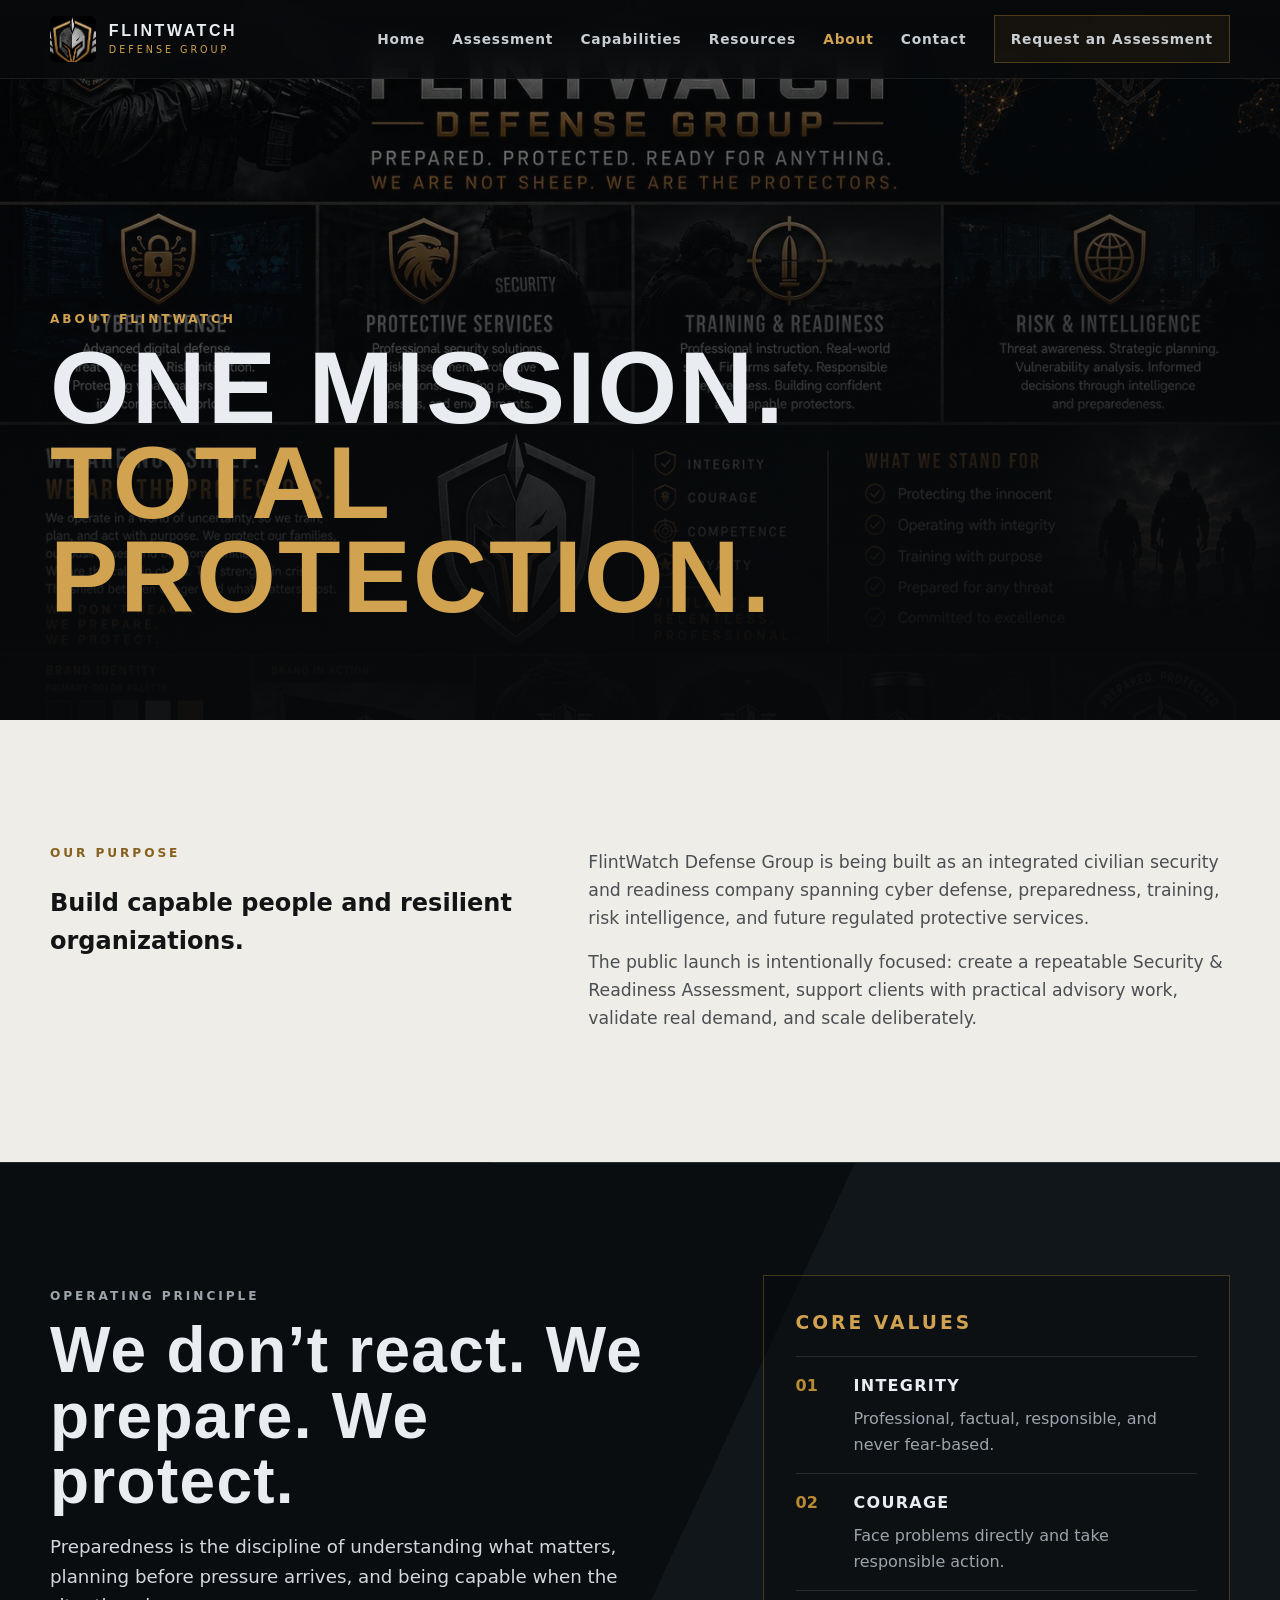
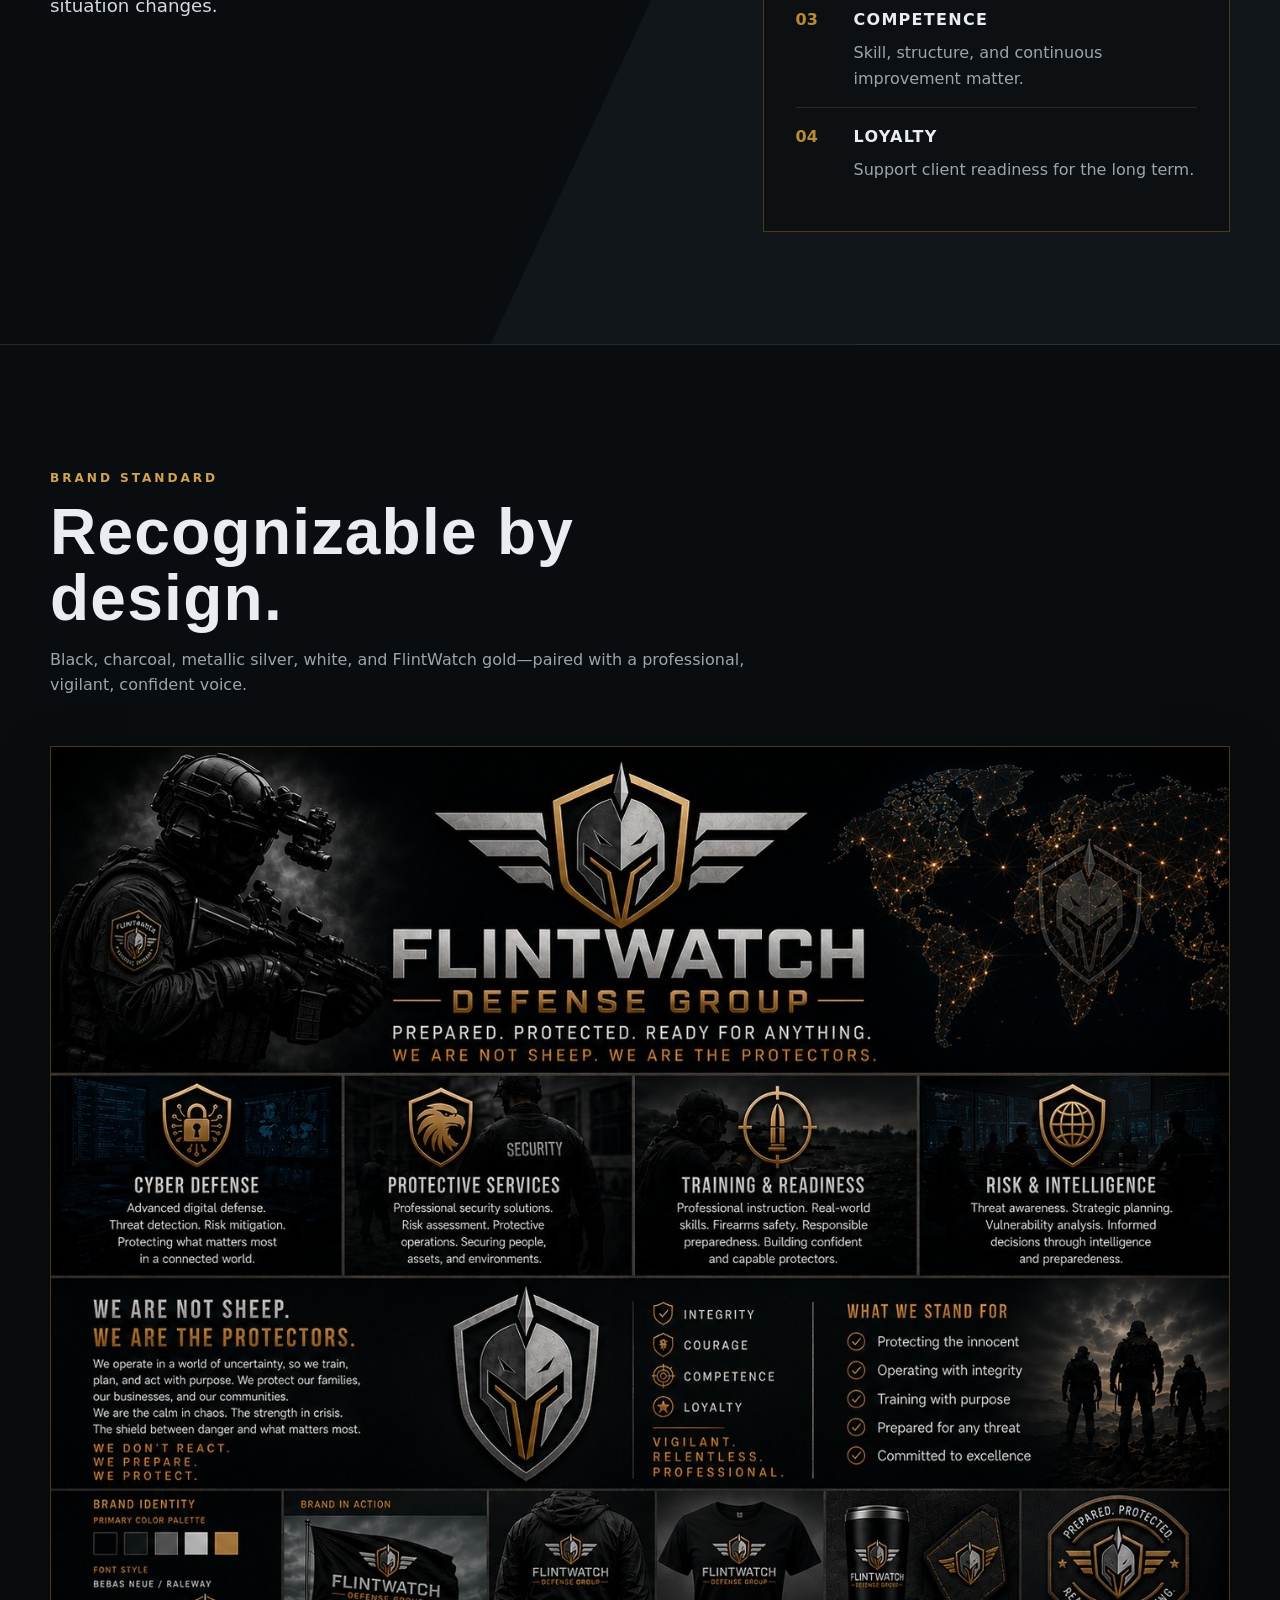
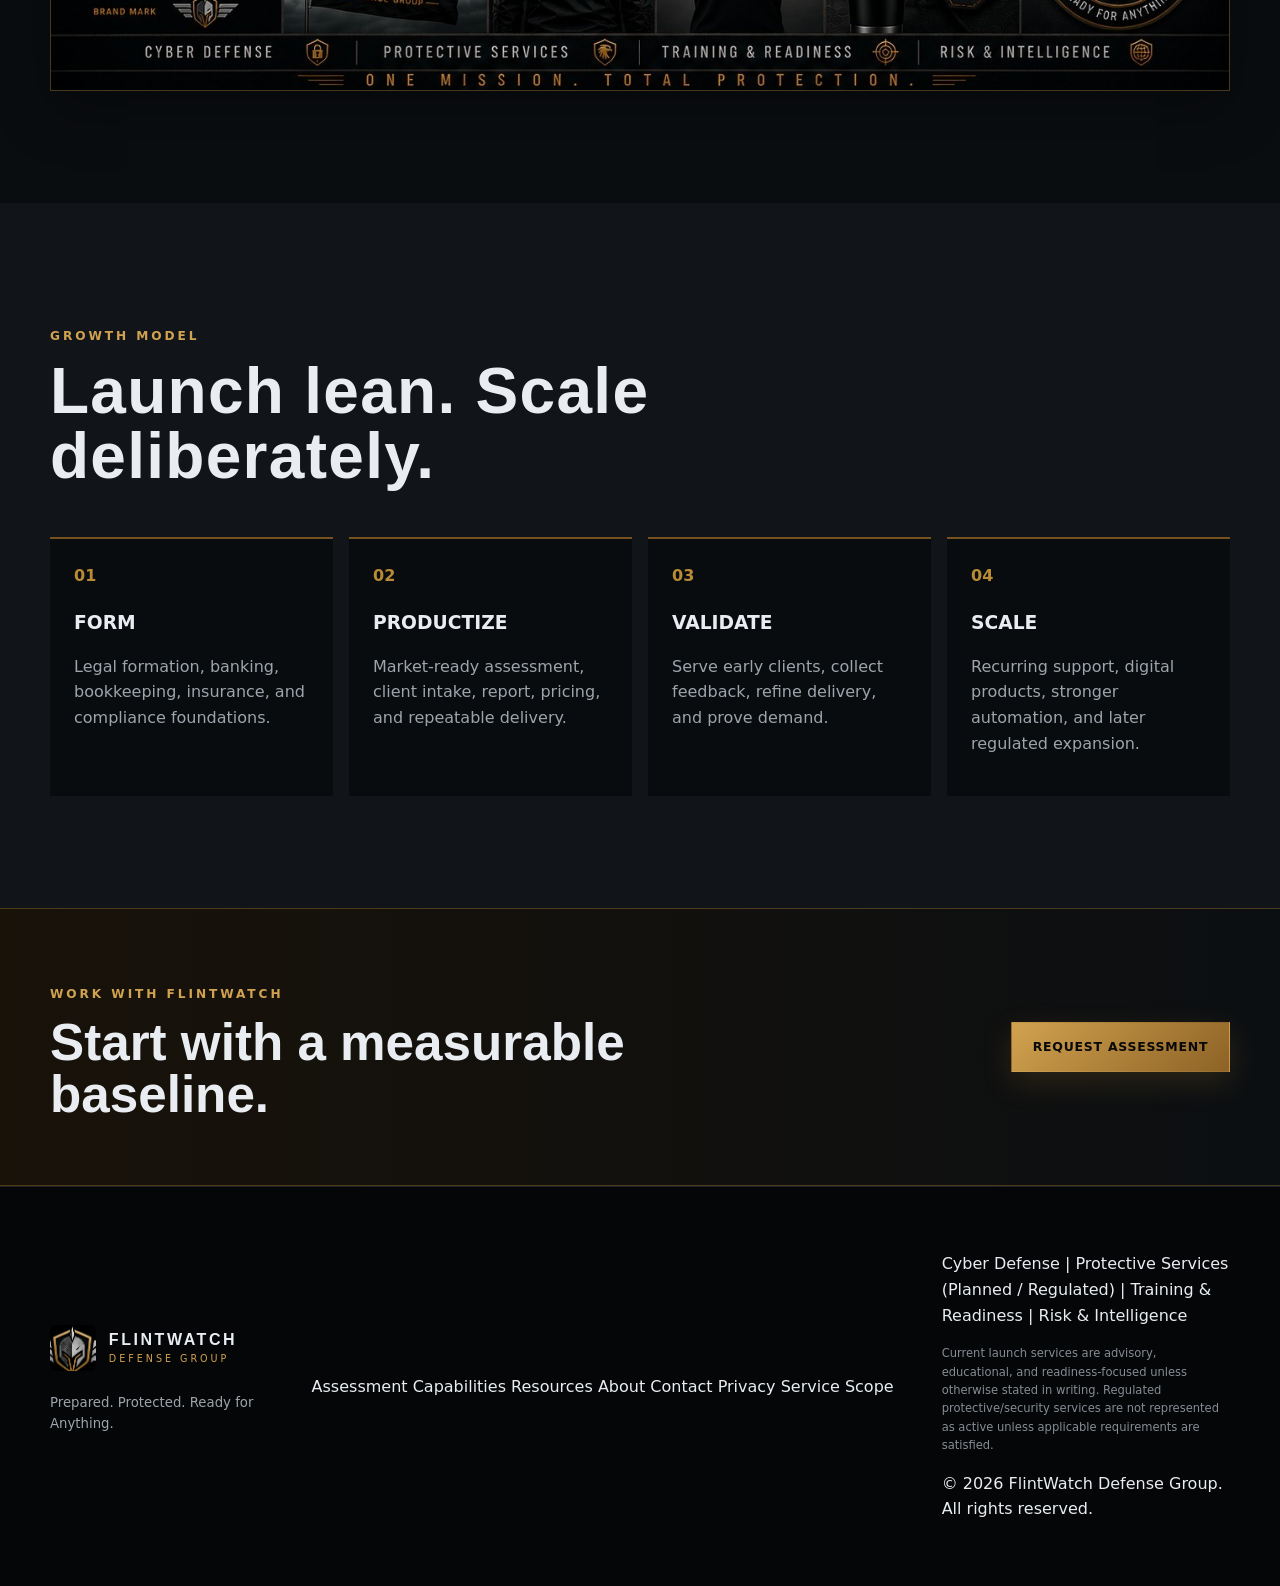
==== about.html @ 876ee98f "Initial FlintWatch Defense Group website launch" ====
<!doctype html>
<html lang="en">
<head>
  <meta charset="utf-8">
  <meta name="viewport" content="width=device-width, initial-scale=1">
  <meta name="theme-color" content="#07090b">
  <meta name="description" content="Learn the FlintWatch Defense Group mission, values, integrated readiness model, brand identity, and phased growth vision.">
  <meta name="robots" content="index,follow">
  <meta property="og:type" content="website">
  <meta property="og:title" content="About FlintWatch | FlintWatch Defense Group">
  <meta property="og:description" content="Learn the FlintWatch Defense Group mission, values, integrated readiness model, brand identity, and phased growth vision.">
  <meta property="og:image" content="assets/flintwatch-brand-board-web.jpg">
  <meta name="twitter:card" content="summary_large_image">
  <title>About FlintWatch | FlintWatch Defense Group</title>
  <link rel="icon" href="assets/flintwatch-mark.png" type="image/png">
  <link rel="manifest" href="site.webmanifest">
  <link rel="stylesheet" href="styles.css">
</head><body>
<a class="skip-link" href="#main">Skip to content</a>
<header class="site-header" id="top">
  <div class="nav-shell">
    <a class="brand" href="index.html" aria-label="FlintWatch Defense Group home">
      <img src="assets/flintwatch-mark.png" alt="" class="brand-mark">
      <span class="brand-copy"><strong>FLINTWATCH</strong><small>DEFENSE GROUP</small></span>
    </a>
    <button class="menu-toggle" type="button" aria-expanded="false" aria-controls="site-nav" aria-label="Open navigation">
      <span></span><span></span><span></span>
    </button>
    <nav class="site-nav" id="site-nav" aria-label="Primary navigation">
      <a href="index.html">Home</a><a href="assessment.html">Assessment</a><a href="services.html">Capabilities</a><a href="resources.html">Resources</a><a href="about.html" class="active">About</a><a href="contact.html">Contact</a>
      <a class="nav-cta" href="contact.html">Request an Assessment</a>
    </nav>
  </div>
</header>

<main id="main">
  <section class="brand-page-hero">
    <div class="brand-bg" aria-hidden="true"></div>
    <div class="brand-overlay"></div>
    <div class="section-shell reveal">
      <p class="eyebrow">About FlintWatch</p>
      <h1>ONE MISSION.<br><span>TOTAL PROTECTION.</span></h1>
    </div>
  </section>

  <section class="section light-section">
    <div class="section-shell light-grid">
      <div class="reveal"><p class="eyebrow">Our Purpose</p><h2>Build capable people and resilient organizations.</h2></div>
      <div class="light-copy reveal">
        <p>FlintWatch Defense Group is being built as an integrated civilian security and readiness company spanning cyber defense, preparedness, training, risk intelligence, and future regulated protective services.</p>
        <p>The public launch is intentionally focused: create a repeatable Security &amp; Readiness Assessment, support clients with practical advisory work, validate real demand, and scale deliberately.</p>
      </div>
    </div>
  </section>

  <section class="section mission">
    <div class="section-shell mission-grid">
      <div class="mission-copy reveal">
        <p class="eyebrow">Operating Principle</p>
        <h2>We don’t react. We prepare. We protect.</h2>
        <p class="mission-lead">Preparedness is the discipline of understanding what matters, planning before pressure arrives, and being capable when the situation changes.</p>
      </div>
      <div class="values-panel reveal">
        <h3>CORE VALUES</h3>
        <div class="value-list">
          <div><span>01</span><strong>Integrity</strong><p>Professional, factual, responsible, and never fear-based.</p></div>
          <div><span>02</span><strong>Courage</strong><p>Face problems directly and take responsible action.</p></div>
          <div><span>03</span><strong>Competence</strong><p>Skill, structure, and continuous improvement matter.</p></div>
          <div><span>04</span><strong>Loyalty</strong><p>Support client readiness for the long term.</p></div>
        </div>
      </div>
    </div>
  </section>

  <section class="section" style="background:#0a0d10;">
    <div class="section-shell">
      <div class="section-heading reveal">
        <p class="eyebrow">Brand Standard</p>
        <h2>Recognizable by design.</h2>
        <p class="section-copy">Black, charcoal, metallic silver, white, and FlintWatch gold—paired with a professional, vigilant, confident voice.</p>
      </div>
      <img class="full-brand-board reveal" src="assets/flintwatch-brand-board-web.jpg" alt="FlintWatch Defense Group brand standards and four divisions">
    </div>
  </section>

  <section class="section" style="background:#111519;">
    <div class="section-shell">
      <div class="section-heading reveal"><p class="eyebrow">Growth Model</p><h2>Launch lean. Scale deliberately.</h2></div>
      <div class="roadmap-grid">
        <article><span>01</span><h3>FORM</h3><p>Legal formation, banking, bookkeeping, insurance, and compliance foundations.</p></article>
        <article><span>02</span><h3>PRODUCTIZE</h3><p>Market-ready assessment, client intake, report, pricing, and repeatable delivery.</p></article>
        <article><span>03</span><h3>VALIDATE</h3><p>Serve early clients, collect feedback, refine delivery, and prove demand.</p></article>
        <article><span>04</span><h3>SCALE</h3><p>Recurring support, digital products, stronger automation, and later regulated expansion.</p></article>
      </div>
    </div>
  </section>

  <section class="cta-band">
    <div class="section-shell cta-inner">
      <div><p class="eyebrow">Work With FlintWatch</p><h2>Start with a measurable baseline.</h2></div>
      <a class="button button-primary" href="contact.html">Request Assessment</a>
    </div>
  </section>
</main>

<footer class="site-footer">
  <div class="section-shell footer-grid">
    <div class="footer-brand">
      <a class="brand" href="index.html">
        <img src="assets/flintwatch-mark.png" alt="" class="brand-mark">
        <span class="brand-copy"><strong>FLINTWATCH</strong><small>DEFENSE GROUP</small></span>
      </a>
      <p>Prepared. Protected. Ready for Anything.</p>
    </div>
    <div class="footer-nav">
      <a href="assessment.html">Assessment</a>
      <a href="services.html">Capabilities</a>
      <a href="resources.html">Resources</a>
      <a href="about.html">About</a>
      <a href="contact.html">Contact</a>
      <a href="privacy.html">Privacy</a>
      <a href="scope.html">Service Scope</a>
    </div>
    <div class="footer-meta">
      <p>Cyber Defense | Protective Services (Planned / Regulated) | Training &amp; Readiness | Risk &amp; Intelligence</p>
      <p class="footer-scope">Current launch services are advisory, educational, and readiness-focused unless otherwise stated in writing. Regulated protective/security services are not represented as active unless applicable requirements are satisfied.</p>
      <p>© <span data-year></span> FlintWatch Defense Group. All rights reserved.</p>
    </div>
  </div>
</footer>
<script src="script.js"></script>
</body>
</html>
---- styles.css ----
:root {
  --black: #07090b;
  --black-soft: #0d1013;
  --panel: #111519;
  --panel-2: #171c21;
  --steel: #b6bcc3;
  --steel-bright: #e9edf1;
  --muted: #9da4ab;
  --gold: #b98b35;
  --gold-bright: #d1a24f;
  --gold-dark: #75521e;
  --line: rgba(255,255,255,.11);
  --line-gold: rgba(185,139,53,.35);
  --shadow: 0 18px 50px rgba(0,0,0,.38);
  --max: 1180px;
}

* { box-sizing: border-box; }
html { scroll-behavior: smooth; }
body {
  margin: 0;
  color: var(--steel-bright);
  background:
    radial-gradient(circle at 50% -10%, rgba(185,139,53,.08), transparent 28rem),
    var(--black);
  font-family: Inter, ui-sans-serif, system-ui, -apple-system, BlinkMacSystemFont, "Segoe UI", sans-serif;
  line-height: 1.6;
}
body.nav-open { overflow: hidden; }
a { color: inherit; text-decoration: none; }
img { max-width: 100%; display: block; }
button, input, textarea, select { font: inherit; }
button { color: inherit; }
::selection { background: var(--gold); color: #000; }

.skip-link {
  position: fixed;
  top: .75rem;
  left: .75rem;
  z-index: 9999;
  transform: translateY(-150%);
  padding: .7rem 1rem;
  background: var(--gold);
  color: #050505;
  font-weight: 800;
}
.skip-link:focus { transform: translateY(0); }

.site-header {
  position: fixed;
  inset: 0 0 auto;
  z-index: 1000;
  background: linear-gradient(180deg, rgba(7,9,11,.98), rgba(7,9,11,.84));
  border-bottom: 1px solid rgba(255,255,255,.08);
  backdrop-filter: blur(14px);
}
.nav-shell {
  width: min(var(--max), calc(100% - 2rem));
  min-height: 78px;
  margin: auto;
  display: flex;
  align-items: center;
  justify-content: space-between;
  gap: 2rem;
}
.brand { display: inline-flex; align-items: center; gap: .8rem; }
.brand-mark { width: 46px; height: 46px; object-fit: cover; object-position: center; border-radius: 6px; }
.brand-copy { display: grid; line-height: 1.05; }
.brand-copy strong {
  letter-spacing: .16em;
  font-size: 1rem;
  font-family: "Arial Narrow", "Roboto Condensed", Impact, sans-serif;
}
.brand-copy small { color: var(--gold-bright); letter-spacing: .31em; font-size: .6rem; margin-top: .35rem; }
.site-nav { display: flex; align-items: center; gap: 1.7rem; }
.site-nav > a { color: #c8cdd2; font-weight: 700; font-size: .86rem; letter-spacing: .06em; }
.site-nav > a:hover, .site-nav > a:focus-visible { color: var(--gold-bright); }
.nav-cta { border: 1px solid var(--line-gold); padding: .75rem 1rem; background: rgba(185,139,53,.08); }
.menu-toggle { display: none; border: 0; background: transparent; padding: .5rem; }
.menu-toggle span { width: 26px; height: 2px; display: block; background: var(--steel-bright); margin: 5px 0; transition: .25s; }

.hero {
  position: relative;
  min-height: 860px;
  display: grid;
  place-items: center;
  overflow: hidden;
  border-bottom: 1px solid var(--line);
  padding: 8.5rem 1rem 8rem;
  background:
    linear-gradient(90deg, rgba(7,9,11,.16), rgba(7,9,11,.72) 34%, rgba(7,9,11,.72) 66%, rgba(7,9,11,.16)),
    linear-gradient(180deg, transparent 65%, var(--black));
}
.hero::before {
  content: "";
  position: absolute;
  inset: 0;
  background: radial-gradient(circle at 50% 34%, rgba(185,139,53,.12), transparent 24rem);
  pointer-events: none;
}
.hero-media { position: absolute; top: 0; bottom: 0; width: 43%; background-size: cover; background-repeat: no-repeat; opacity: .72; }
.hero-media-left { left: 0; background-image: linear-gradient(90deg, rgba(7,9,11,.02), var(--black) 94%), url("assets/hero-operator.jpg"); background-position: left top; background-size: auto 100%; }
.hero-media-right { right: 0; background-image: linear-gradient(270deg, rgba(7,9,11,.02), var(--black) 94%), url("assets/hero-network.jpg"); background-position: right top; background-size: auto 100%; }
.hero-grid {
  position: absolute;
  inset: 0;
  opacity: .12;
  background-image: linear-gradient(rgba(255,255,255,.13) 1px, transparent 1px), linear-gradient(90deg, rgba(255,255,255,.13) 1px, transparent 1px);
  background-size: 80px 80px;
  mask-image: linear-gradient(to bottom, black, transparent 75%);
}
.hero-content { position: relative; z-index: 3; max-width: 760px; margin: auto; text-align: center; }
.hero-crest { width: min(500px, 75vw); margin: 0 auto -1rem; }
.eyebrow { color: var(--gold-bright); text-transform: uppercase; letter-spacing: .24em; font-size: .76rem; font-weight: 800; }
.hero h1 {
  margin: .2rem 0 0;
  font-family: "Arial Narrow", "Roboto Condensed", Impact, sans-serif;
  font-size: clamp(4rem, 10vw, 7.7rem);
  line-height: .92;
  letter-spacing: .06em;
  background: linear-gradient(180deg, #fff, #9ca2a8 72%, #5f666d);
  -webkit-background-clip: text;
  color: transparent;
  text-shadow: 0 14px 38px rgba(0,0,0,.45);
}
.hero-subtitle { margin: 1rem 0 .4rem; color: var(--gold-bright); letter-spacing: .42em; font-weight: 900; font-size: clamp(1rem, 2vw, 1.45rem); }
.hero-tagline { margin: .9rem 0 .8rem; font-weight: 800; text-transform: uppercase; letter-spacing: .16em; }
.hero-lead { max-width: 680px; margin: 0 auto 2rem; color: #bac0c6; font-size: 1.05rem; }
.hero-actions { display: flex; justify-content: center; gap: .85rem; flex-wrap: wrap; }
.button { display: inline-flex; justify-content: center; align-items: center; min-height: 50px; padding: .75rem 1.3rem; font-weight: 900; letter-spacing: .06em; text-transform: uppercase; font-size: .78rem; border: 1px solid transparent; cursor: pointer; transition: .22s ease; }
.button-primary { color: #090909; background: linear-gradient(135deg, var(--gold-bright), #8d6326); box-shadow: 0 10px 30px rgba(185,139,53,.18); }
.button-primary:hover { transform: translateY(-2px); filter: brightness(1.08); }
.button-secondary { border-color: rgba(255,255,255,.24); background: rgba(7,9,11,.65); }
.button-secondary:hover { border-color: var(--gold); color: var(--gold-bright); }
.hero-rail {
  position: absolute;
  inset: auto 0 0;
  z-index: 4;
  min-height: 70px;
  display: grid;
  grid-template-columns: repeat(4, 1fr);
  background: rgba(7,9,11,.92);
  border-top: 1px solid var(--line-gold);
}
.hero-rail span { display: grid; place-items: center; padding: 1rem; border-right: 1px solid var(--line); text-transform: uppercase; letter-spacing: .14em; color: #c8cdd2; font-size: .72rem; font-weight: 800; }

.section { padding: 7rem 1rem; }
.section-shell { width: min(var(--max), 100%); margin: 0 auto; }
.section-heading { max-width: 760px; margin-bottom: 3rem; }
.section-heading h2, .mission h2, .about h2, .contact h2, .audience h2 {
  margin: .35rem 0 1rem;
  font-family: "Arial Narrow", "Roboto Condensed", Impact, sans-serif;
  font-size: clamp(2.4rem, 5vw, 4.4rem);
  line-height: 1.02;
  letter-spacing: .02em;
}
.section-heading p:last-child, .mission-copy > p, .about-copy > p, .contact-copy > p, .audience-copy > p { color: var(--muted); }

.trust-strip { border-bottom: 1px solid var(--line); background: #0a0d0f; }
.trust-grid { display: grid; grid-template-columns: repeat(4, 1fr); }
.trust-grid > div { padding: 1.5rem; border-right: 1px solid var(--line); }
.trust-grid strong, .trust-grid span { display: block; }
.trust-grid strong { color: var(--gold-bright); text-transform: uppercase; letter-spacing: .12em; font-size: .76rem; }
.trust-grid span { color: #c2c7cc; margin-top: .3rem; }

.services { background: linear-gradient(180deg, #0b0e11, #07090b); }
.service-grid { display: grid; grid-template-columns: repeat(2, 1fr); gap: 1rem; }
.service-card {
  position: relative;
  min-height: 430px;
  padding: 2rem;
  border: 1px solid var(--line);
  background: linear-gradient(145deg, rgba(255,255,255,.035), rgba(255,255,255,.012));
  box-shadow: var(--shadow);
  overflow: hidden;
}
.service-card::after { content: ""; position: absolute; inset: auto 0 0; height: 2px; background: linear-gradient(90deg, transparent, var(--gold), transparent); transform: scaleX(0); transition: .3s; }
.service-card:hover::after { transform: scaleX(1); }
.service-icon { width: 58px; height: 58px; display: grid; place-items: center; border: 1px solid var(--line-gold); background: rgba(185,139,53,.06); margin-bottom: 1.5rem; }
.service-icon svg { width: 34px; height: 34px; fill: none; stroke: var(--gold-bright); stroke-width: 2; stroke-linecap: round; stroke-linejoin: round; }
.card-number { position: absolute; right: 1.5rem; top: 1rem; color: rgba(255,255,255,.08); font-size: 4rem; font-weight: 900; margin: 0; }
.service-card h3 { font-size: 1.65rem; margin: 0 0 .6rem; }
.service-card > p { color: var(--muted); }
.service-card ul { padding-left: 1.15rem; color: #c5cbd0; }
.service-card li { margin: .4rem 0; }
.text-link { display: inline-flex; gap: .65rem; align-items: center; margin-top: 1rem; color: var(--gold-bright); font-weight: 800; text-transform: uppercase; letter-spacing: .08em; font-size: .75rem; }
.text-link span { transition: transform .2s; }
.text-link:hover span { transform: translateX(4px); }

.mission { background: linear-gradient(115deg, #0a0d10 0 52%, #11161a 52%); border-block: 1px solid var(--line); }
.mission-grid { display: grid; grid-template-columns: 1.15fr .85fr; gap: 5rem; align-items: start; }
.mission-lead { color: #d4d8dc !important; font-size: 1.14rem; }
.mission-quote { margin-top: 2rem; border-left: 3px solid var(--gold); padding: 1.2rem 1.4rem; background: rgba(185,139,53,.06); color: #d8dde1; font-weight: 700; }
.values-panel { border: 1px solid var(--line-gold); padding: 2rem; background: rgba(7,9,11,.48); }
.values-panel h3 { margin-top: 0; text-transform: uppercase; letter-spacing: .16em; color: var(--gold-bright); }
.value-list > div { display: grid; grid-template-columns: 42px 1fr; gap: .2rem 1rem; padding: 1rem 0; border-top: 1px solid var(--line); }
.value-list span { grid-row: span 2; color: var(--gold); font-weight: 900; }
.value-list strong { text-transform: uppercase; letter-spacing: .08em; }
.value-list p { margin: .25rem 0 0; color: var(--muted); }

.approach { background: #080a0c; }
.process-grid { display: grid; grid-template-columns: repeat(4, 1fr); gap: 1rem; }
.process-step { padding: 2rem 1.35rem; border-top: 2px solid var(--gold-dark); background: var(--panel); min-height: 245px; }
.process-step span { color: var(--gold); font-weight: 900; letter-spacing: .14em; }
.process-step h3 { font-size: 1.55rem; margin: 1rem 0 .55rem; }
.process-step p { color: var(--muted); }

.audience { border-block: 1px solid var(--line); background: linear-gradient(180deg, #11161a, #0b0e10); }
.audience-grid { display: grid; grid-template-columns: .85fr 1.15fr; gap: 4rem; align-items: center; }
.audience-list { display: grid; grid-template-columns: repeat(2, 1fr); gap: .8rem; }
.audience-list span { border: 1px solid var(--line); padding: 1.1rem; background: rgba(255,255,255,.02); font-weight: 800; }
.audience-list span::before { content: "◆"; color: var(--gold); margin-right: .7rem; font-size: .65rem; }

.about { background: #080a0c; }
.about-grid { display: grid; grid-template-columns: 1.05fr .95fr; gap: 4rem; align-items: center; }
.about-visual { position: relative; }
.about-visual::before { content: ""; position: absolute; inset: -14px 14px 14px -14px; border: 1px solid var(--line-gold); z-index: 0; }
.about-visual img { position: relative; z-index: 1; box-shadow: var(--shadow); }
.about-stats { display: grid; grid-template-columns: repeat(3, 1fr); gap: .6rem; margin-top: 2rem; }
.about-stats > div { border-top: 1px solid var(--gold-dark); padding-top: 1rem; }
.about-stats strong { display: block; font-size: 2rem; color: var(--gold-bright); }
.about-stats span { color: var(--muted); font-size: .85rem; }

.faq { background: linear-gradient(180deg, #0d1114, #080a0c); border-top: 1px solid var(--line); }
.faq-grid { display: grid; grid-template-columns: .85fr 1.15fr; gap: 4rem; }
.accordion details { border-top: 1px solid var(--line); }
.accordion details:last-child { border-bottom: 1px solid var(--line); }
.accordion summary { cursor: pointer; padding: 1.3rem 2rem 1.3rem 0; font-weight: 800; list-style: none; position: relative; }
.accordion summary::-webkit-details-marker { display: none; }
.accordion summary::after { content: "+"; position: absolute; right: .2rem; color: var(--gold); font-size: 1.4rem; }
.accordion details[open] summary::after { content: "−"; }
.accordion details p { margin: 0; padding: 0 2rem 1.4rem 0; color: var(--muted); }

.contact { background: linear-gradient(125deg, #101519, #07090b 62%); border-top: 1px solid var(--line-gold); }
.contact-grid { display: grid; grid-template-columns: .85fr 1.15fr; gap: 5rem; align-items: start; }
.contact-badges { display: flex; flex-wrap: wrap; gap: .5rem; margin-top: 2rem; }
.contact-badges span { border: 1px solid var(--line); padding: .55rem .75rem; font-size: .72rem; text-transform: uppercase; letter-spacing: .08em; }
.contact-form { padding: 2rem; background: rgba(255,255,255,.025); border: 1px solid var(--line); }
.form-row { display: grid; grid-template-columns: repeat(2, 1fr); gap: 1rem; }
.contact-form label { display: grid; gap: .45rem; margin-bottom: 1rem; color: #cbd0d5; font-weight: 700; font-size: .82rem; letter-spacing: .03em; }
.contact-form input, .contact-form textarea, .contact-form select { width: 100%; background: #090c0e; color: var(--steel-bright); border: 1px solid rgba(255,255,255,.13); padding: .85rem .9rem; outline: none; }
.contact-form input:focus, .contact-form textarea:focus, .contact-form select:focus { border-color: var(--gold); box-shadow: 0 0 0 3px rgba(185,139,53,.12); }
.form-status { min-height: 1.5rem; margin-bottom: 0; color: var(--gold-bright); }

.site-footer { border-top: 1px solid var(--line); background: #050607; padding: 3rem 1rem; }
.footer-grid { display: grid; grid-template-columns: 1fr auto 1.35fr; gap: 3rem; align-items: center; }
.footer-brand p, .footer-legal p { color: var(--muted); font-size: .83rem; }
.footer-links { display: grid; gap: .6rem; }
.footer-links a { color: #c3c8cd; font-weight: 700; }
.footer-links a:hover { color: var(--gold-bright); }
.footer-legal { text-align: right; }

.reveal { opacity: 0; transform: translateY(20px); transition: opacity .7s ease, transform .7s ease; }
.reveal.is-visible { opacity: 1; transform: none; }

@media (max-width: 980px) {
  .site-nav { position: fixed; inset: 78px 0 auto; padding: 2rem; background: rgba(7,9,11,.98); border-bottom: 1px solid var(--line); display: grid; transform: translateY(-130%); transition: transform .28s ease; }
  .site-nav.is-open { transform: translateY(0); }
  .menu-toggle { display: block; }
  .mission-grid, .about-grid, .contact-grid, .faq-grid, .audience-grid { grid-template-columns: 1fr; gap: 3rem; }
  .process-grid { grid-template-columns: repeat(2, 1fr); }
  .hero-media { width: 52%; opacity: .48; }
  .trust-grid { grid-template-columns: repeat(2, 1fr); }
  .footer-grid { grid-template-columns: 1fr; text-align: left; }
  .footer-legal { text-align: left; }
}

@media (max-width: 700px) {
  .section { padding: 5rem 1rem; }
  .brand-copy strong { font-size: .88rem; }
  .hero { min-height: 800px; padding-top: 7rem; }
  .hero-crest { width: 330px; margin-bottom: -.5rem; }
  .hero-media-right { opacity: .32; }
  .hero-media-left { opacity: .38; }
  .hero-rail { grid-template-columns: repeat(2, 1fr); }
  .hero-rail span { font-size: .62rem; }
  .trust-grid, .service-grid, .process-grid, .audience-list, .about-stats, .form-row { grid-template-columns: 1fr; }
  .service-card { min-height: auto; }
  .mission { background: #0c1013; }
  .section-heading h2, .mission h2, .about h2, .contact h2, .audience h2 { font-size: 2.6rem; }
}

@media (prefers-reduced-motion: reduce) {
  html { scroll-behavior: auto; }
  *, *::before, *::after { animation-duration: .01ms !important; animation-iteration-count: 1 !important; transition-duration: .01ms !important; }
  .reveal { opacity: 1; transform: none; }
}



/* ================================================================
   FLINTWATCH BRAND MASTER SITE v1.0 — EXTENSIONS
   Built on the original uploaded FlintWatch design system.
   ================================================================ */

.site-nav > a.active { color: var(--gold-bright); }
.site-nav > a.active::after { transform: scaleX(1); }
.hero-actions.left { justify-content: flex-start; }
.section-heading .section-copy { max-width: 760px; }

.primary-assessment {
  position: relative;
  overflow: hidden;
  background:
    radial-gradient(circle at 80% 18%, rgba(185,139,53,.14), transparent 30rem),
    linear-gradient(145deg, #11161a 0%, #080a0c 70%);
  border-top: 1px solid var(--line-gold);
  border-bottom: 1px solid var(--line);
}
.assessment-grid {
  display: grid;
  grid-template-columns: 1.08fr .92fr;
  gap: 4rem;
  align-items: center;
}
.assessment-copy h2,
.detail-page h2,
.legal-copy h2,
.resources-copy h2 {
  margin: .35rem 0 1rem;
  font-family: "Arial Narrow", "Roboto Condensed", Impact, sans-serif;
  font-size: clamp(2.45rem, 5vw, 4.5rem);
  line-height: 1.02;
}
.assessment-lead,
.detail-lead {
  color: #c8ced3;
  font-size: 1.08rem;
  max-width: 760px;
}
.assessment-domains {
  display: grid;
  grid-template-columns: repeat(2, minmax(0,1fr));
  gap: .55rem;
  margin: 1.5rem 0 0;
}
.assessment-domains span {
  border-left: 2px solid var(--gold);
  background: rgba(255,255,255,.025);
  padding: .78rem .86rem;
  color: #d1d5d9;
  font-size: .72rem;
  font-weight: 800;
  letter-spacing: .055em;
  text-transform: uppercase;
}
.assessment-actions {
  display: flex;
  flex-wrap: wrap;
  gap: .75rem;
  margin-top: 1.7rem;
}
.assessment-panel {
  border: 1px solid var(--line-gold);
  background: rgba(6,8,10,.88);
  padding: 1.55rem;
  box-shadow: var(--shadow);
}
.assessment-score {
  display: flex;
  align-items: baseline;
  gap: .8rem;
  border-bottom: 1px solid var(--line);
  padding-bottom: 1rem;
}
.assessment-score strong {
  color: var(--gold-bright);
  font-size: 2.35rem;
  line-height: 1;
}
.assessment-score span {
  color: var(--muted);
  font-size: .7rem;
  font-weight: 900;
  letter-spacing: .13em;
}
.assessment-panel ol {
  list-style: none;
  padding: 0;
  margin: 0;
}
.assessment-panel li {
  display: grid;
  grid-template-columns: 42px 1fr;
  gap: .8rem;
  padding: 1rem 0;
  border-bottom: 1px solid var(--line);
}
.assessment-panel li:last-child { border-bottom: 0; }
.assessment-panel li > b { color: var(--gold); }
.assessment-panel li strong {
  display: block;
  letter-spacing: .08em;
}
.assessment-panel li p {
  margin: .18rem 0 0;
  color: var(--muted);
  font-size: .86rem;
}

.planned-label {
  display: inline-block;
  margin-left: .35rem;
  padding: .22rem .4rem;
  border: 1px solid var(--gold-dark);
  color: var(--gold-bright);
  font-size: .55rem;
  font-weight: 900;
  letter-spacing: .12em;
  vertical-align: middle;
}
.service-card.planned { border-color: var(--line-gold); }
.muted-link { color: var(--muted) !important; cursor: default; }
.form-note {
  margin: .9rem 0 0;
  color: var(--muted);
  font-size: .72rem;
  line-height: 1.5;
}
.direct-email {
  margin: 1rem 0 1.25rem;
  color: var(--muted);
}
.direct-email a {
  color: var(--gold-bright);
  font-weight: 800;
}
.questionnaire-link { margin-bottom: 1.5rem; }

.page-hero {
  min-height: 520px;
  position: relative;
  display: flex;
  align-items: flex-end;
  padding: 10rem 1rem 5rem;
  overflow: hidden;
  border-bottom: 1px solid var(--line-gold);
  background-position: center;
  background-size: cover;
}
.page-hero::before {
  content: "";
  position: absolute;
  inset: 0;
  background:
    linear-gradient(90deg, rgba(7,9,11,.97), rgba(7,9,11,.44)),
    linear-gradient(180deg, rgba(7,9,11,.10), rgba(7,9,11,.88));
}
.page-hero .section-shell {
  position: relative;
  z-index: 2;
}
.page-hero h1,
.brand-page-hero h1,
.legal-hero h1 {
  margin: .35rem 0 1rem;
  font-family: "Arial Narrow", "Roboto Condensed", Impact, sans-serif;
  font-size: clamp(3.5rem, 8vw, 6.5rem);
  line-height: .92;
  letter-spacing: .02em;
  max-width: 920px;
}
.page-hero p:not(.eyebrow) {
  max-width: 760px;
  color: #c4c9ce;
  font-size: 1.08rem;
}
.page-hero.operator { background-image: url("assets/hero-operator.jpg"); background-position: center 24%; }
.page-hero.network { background-image: url("assets/hero-network.jpg"); }
.page-hero.brand { background-image: url("assets/flintwatch-brand-board-web.jpg"); }

.metric-strip {
  border-bottom: 1px solid var(--line-gold);
  background: #090c0e;
}
.metric-grid {
  display: grid;
  grid-template-columns: repeat(4, 1fr);
}
.metric-grid > div {
  padding: 1.45rem;
  border-right: 1px solid var(--line);
}
.metric-grid > div:last-child { border-right: 0; }
.metric-grid strong,
.metric-grid span { display: block; }
.metric-grid strong {
  color: var(--gold-bright);
  font-size: 1.8rem;
}
.metric-grid span {
  color: var(--muted);
  font-size: .68rem;
  font-weight: 900;
  letter-spacing: .12em;
}

.detail-list { background: #080a0c; }
.detail-service {
  display: grid;
  grid-template-columns: 110px 1fr;
  gap: 2.5rem;
  padding: 3.6rem 0;
  border-bottom: 1px solid var(--line);
}
.detail-service.primary {
  margin: 1rem 0 2rem;
  padding: 2.5rem;
  border: 1px solid var(--line-gold);
  background: linear-gradient(90deg, rgba(185,139,53,.06), transparent);
}
.detail-index {
  font-family: "Arial Narrow", Impact, sans-serif;
  font-size: 4rem;
  font-weight: 900;
  color: rgba(255,255,255,.12);
}
.detail-service p { color: var(--muted); max-width: 860px; }
.check-grid {
  list-style: none;
  padding: 0;
  display: grid;
  grid-template-columns: repeat(2,1fr);
  gap: .6rem 1.5rem;
  max-width: 880px;
  margin: 1.5rem 0 2rem;
}
.check-grid li::before {
  content: "◆";
  margin-right: .65rem;
  color: var(--gold);
  font-size: .55rem;
}
.scope-note {
  border-left: 2px solid var(--gold);
  padding: .85rem 1rem;
  background: rgba(185,139,53,.05);
}
.status-pill {
  display: inline-block;
  border: 1px solid var(--line-gold);
  color: var(--gold-bright);
  padding: .52rem .75rem;
  font-size: .68rem;
  font-weight: 900;
  letter-spacing: .12em;
}

.process-grid {
  display: grid;
  grid-template-columns: repeat(4,1fr);
  gap: 1px;
  background: #30363b;
  border: 1px solid #30363b;
}
.process-grid article {
  min-height: 230px;
  padding: 1.5rem;
  background: #0a0d10;
}
.process-grid b {
  color: var(--gold);
  font-size: 1.5rem;
}
.process-grid h3 { margin: 1.6rem 0 .5rem; }
.process-grid p { color: var(--muted); font-size: .9rem; }

.domain-grid-full {
  display: grid;
  grid-template-columns: repeat(3,1fr);
  gap: 1px;
  background: #30363b;
  border: 1px solid #30363b;
}
.domain-grid-full article {
  min-height: 220px;
  padding: 1.6rem;
  background: #0a0d10;
}
.domain-grid-full b {
  color: #555d64;
  font-size: 1.7rem;
}
.domain-grid-full h3 { margin: 2rem 0 .45rem; }
.domain-grid-full p { color: var(--muted); font-size: .9rem; }

.deliverable-grid {
  display: grid;
  grid-template-columns: 1fr 1fr;
  gap: 4rem;
  align-items: start;
}
.deliverables {
  list-style: none;
  margin: 0;
  padding: 0;
}
.deliverables li {
  padding: 1rem;
  border-bottom: 1px solid var(--line);
  font-weight: 800;
}
.deliverables span {
  display: inline-block;
  width: 50px;
  color: var(--gold);
}
.boundary-band {
  padding: 5rem 1rem;
  background: #efece5;
  color: #111315;
}
.boundary-grid {
  display: grid;
  grid-template-columns: .8fr 1.2fr;
  gap: 4rem;
  align-items: center;
}
.boundary-band .eyebrow { color: #87601e; }
.boundary-grid p:last-child {
  color: #4c5155;
  font-size: 1.05rem;
}

.resources-grid {
  display: grid;
  grid-template-columns: 1.12fr .88fr;
  gap: 2rem;
}
.download-card,
.safety-card {
  padding: 2rem;
  border: 1px solid var(--line);
  background: var(--panel);
  box-shadow: var(--shadow);
}
.document-icon {
  width: 72px;
  height: 86px;
  display: grid;
  place-items: center;
  margin-bottom: 1.4rem;
  border: 1px solid var(--line-gold);
  color: var(--gold-bright);
  font-weight: 900;
  letter-spacing: .1em;
}
.download-card p,
.safety-card p { color: var(--muted); }
.safety-card {
  align-self: start;
  border-color: rgba(185,139,53,.45);
}
.safety-card h3 {
  color: var(--gold-bright);
  font-size: 1.45rem;
}
.resource-steps {
  display: grid;
  grid-template-columns: repeat(4,1fr);
  gap: 1rem;
}
.resource-steps article {
  min-height: 215px;
  padding: 1.4rem;
  border-top: 2px solid var(--gold-dark);
  background: #0a0d10;
}
.resource-steps b { color: var(--gold); }
.resource-steps p { color: var(--muted); }

.brand-page-hero {
  min-height: 720px;
  position: relative;
  display: flex;
  align-items: flex-end;
  overflow: hidden;
  padding: 9rem 1rem 5rem;
}
.brand-page-hero .brand-bg {
  position: absolute;
  inset: 0;
  background: url("assets/flintwatch-brand-board-web.jpg") center/cover no-repeat;
}
.brand-page-hero .brand-overlay {
  position: absolute;
  inset: 0;
  background:
    linear-gradient(180deg, rgba(7,9,11,.10), rgba(7,9,11,.92) 90%),
    linear-gradient(90deg, rgba(7,9,11,.25), rgba(7,9,11,.50));
}
.brand-page-hero .section-shell {
  position: relative;
  z-index: 2;
}
.brand-page-hero h1 span { color: var(--gold-bright); }
.light-section {
  background: #efede7;
  color: #121416;
}
.light-section .eyebrow { color: #87601e; }
.light-grid {
  display: grid;
  grid-template-columns: .85fr 1.15fr;
  gap: 4rem;
}
.light-copy {
  color: #4b4f53;
  font-size: 1.08rem;
}
.full-brand-board {
  border: 1px solid var(--line-gold);
  box-shadow: var(--shadow);
}
.roadmap-grid {
  display: grid;
  grid-template-columns: repeat(4,1fr);
  gap: 1rem;
}
.roadmap-grid article {
  min-height: 230px;
  padding: 1.5rem;
  border-top: 2px solid var(--gold-dark);
  background: #090c0f;
}
.roadmap-grid span { color: var(--gold); font-weight: 900; }
.roadmap-grid h3 { margin: 1.2rem 0 .5rem; }
.roadmap-grid p { color: var(--muted); }

.contact-grid-full {
  display: grid;
  grid-template-columns: .8fr 1.2fr;
  gap: 4rem;
}
.contact-line {
  padding: 1rem 0;
  border-top: 1px solid var(--line);
}
.contact-line span,
.contact-line a { display: block; }
.contact-line span {
  color: var(--muted);
  font-size: .67rem;
  font-weight: 900;
  letter-spacing: .12em;
}
.contact-line a {
  margin-top: .3rem;
  color: var(--gold-bright);
  font-weight: 800;
}
.warning-box {
  margin-top: 1.5rem;
  padding: 1rem;
  border-left: 3px solid var(--gold);
  background: rgba(185,139,53,.06);
}
.warning-box strong {
  color: var(--gold-bright);
  font-size: .72rem;
  letter-spacing: .12em;
}
.warning-box p {
  margin: .3rem 0 0;
  font-size: .86rem;
}
.brand-form {
  padding: 1.6rem;
  border: 1px solid var(--line);
  background: var(--panel);
}
.brand-form .form-row {
  display: grid;
  grid-template-columns: 1fr 1fr;
  gap: 1rem;
}
.brand-form label {
  display: block;
  margin-bottom: 1rem;
  font-size: .74rem;
  font-weight: 900;
  letter-spacing: .08em;
  text-transform: uppercase;
}
.brand-form input,
.brand-form select,
.brand-form textarea {
  display: block;
  width: 100%;
  margin-top: .4rem;
  padding: .8rem;
  border: 1px solid #394047;
  background: #080a0c;
  color: #fff;
}
.brand-form textarea { resize: vertical; }
.consent-row {
  display: flex !important;
  gap: .65rem;
  align-items: flex-start;
  color: var(--muted) !important;
  text-transform: none !important;
  letter-spacing: 0 !important;
  font-weight: 500 !important;
}
.consent-row input { width: auto; margin-top: .25rem; }
.button.full { width: 100%; }

.legal-hero {
  padding: 10rem 1rem 4rem;
  border-bottom: 1px solid var(--line-gold);
  background:
    linear-gradient(90deg, rgba(7,9,11,.95), rgba(7,9,11,.55)),
    url("assets/hero-network.jpg") center/cover;
}
.legal-copy { max-width: 850px; }
.legal-copy h2 { margin-top: 2.5rem; font-size: 2rem; }
.legal-copy p { color: var(--muted); }
.legal-copy a { color: var(--gold-bright); }

.cta-band {
  padding: 4rem 1rem;
  border-block: 1px solid var(--line-gold);
  background: linear-gradient(90deg, #181209, #0c0f12);
}
.cta-inner {
  display: flex;
  align-items: center;
  justify-content: space-between;
  gap: 2rem;
}
.cta-inner h2 {
  margin: .2rem 0 0;
  max-width: 760px;
  font-family: "Arial Narrow", "Roboto Condensed", Impact, sans-serif;
  font-size: clamp(2rem,4vw,3.5rem);
  line-height: 1.02;
}

.footer-scope {
  max-width: 770px;
  margin-left: auto;
  color: #858d94;
  font-size: .72rem;
}

@media (max-width: 980px) {
  .assessment-grid,
  .deliverable-grid,
  .boundary-grid,
  .resources-grid,
  .light-grid,
  .contact-grid-full {
    grid-template-columns: 1fr;
  }
  .detail-service { grid-template-columns: 72px 1fr; }
  .domain-grid-full { grid-template-columns: repeat(2,1fr); }
  .process-grid,
  .roadmap-grid,
  .resource-steps { grid-template-columns: repeat(2,1fr); }
  .cta-inner { align-items: flex-start; flex-direction: column; }
}

@media (max-width: 640px) {
  .assessment-domains,
  .check-grid,
  .domain-grid-full,
  .process-grid,
  .roadmap-grid,
  .resource-steps,
  .brand-form .form-row,
  .metric-grid {
    grid-template-columns: 1fr;
  }
  .detail-service,
  .detail-service.primary {
    grid-template-columns: 1fr;
    padding: 2rem 0;
  }
  .detail-service.primary { padding: 1.5rem; }
  .metric-grid > div {
    border-right: 0;
    border-bottom: 1px solid var(--line);
  }
  .assessment-actions .button { width: 100%; }
  .page-hero h1,
  .brand-page-hero h1,
  .legal-hero h1 { font-size: 3.1rem; }
  .brand-page-hero { min-height: 520px; }
}
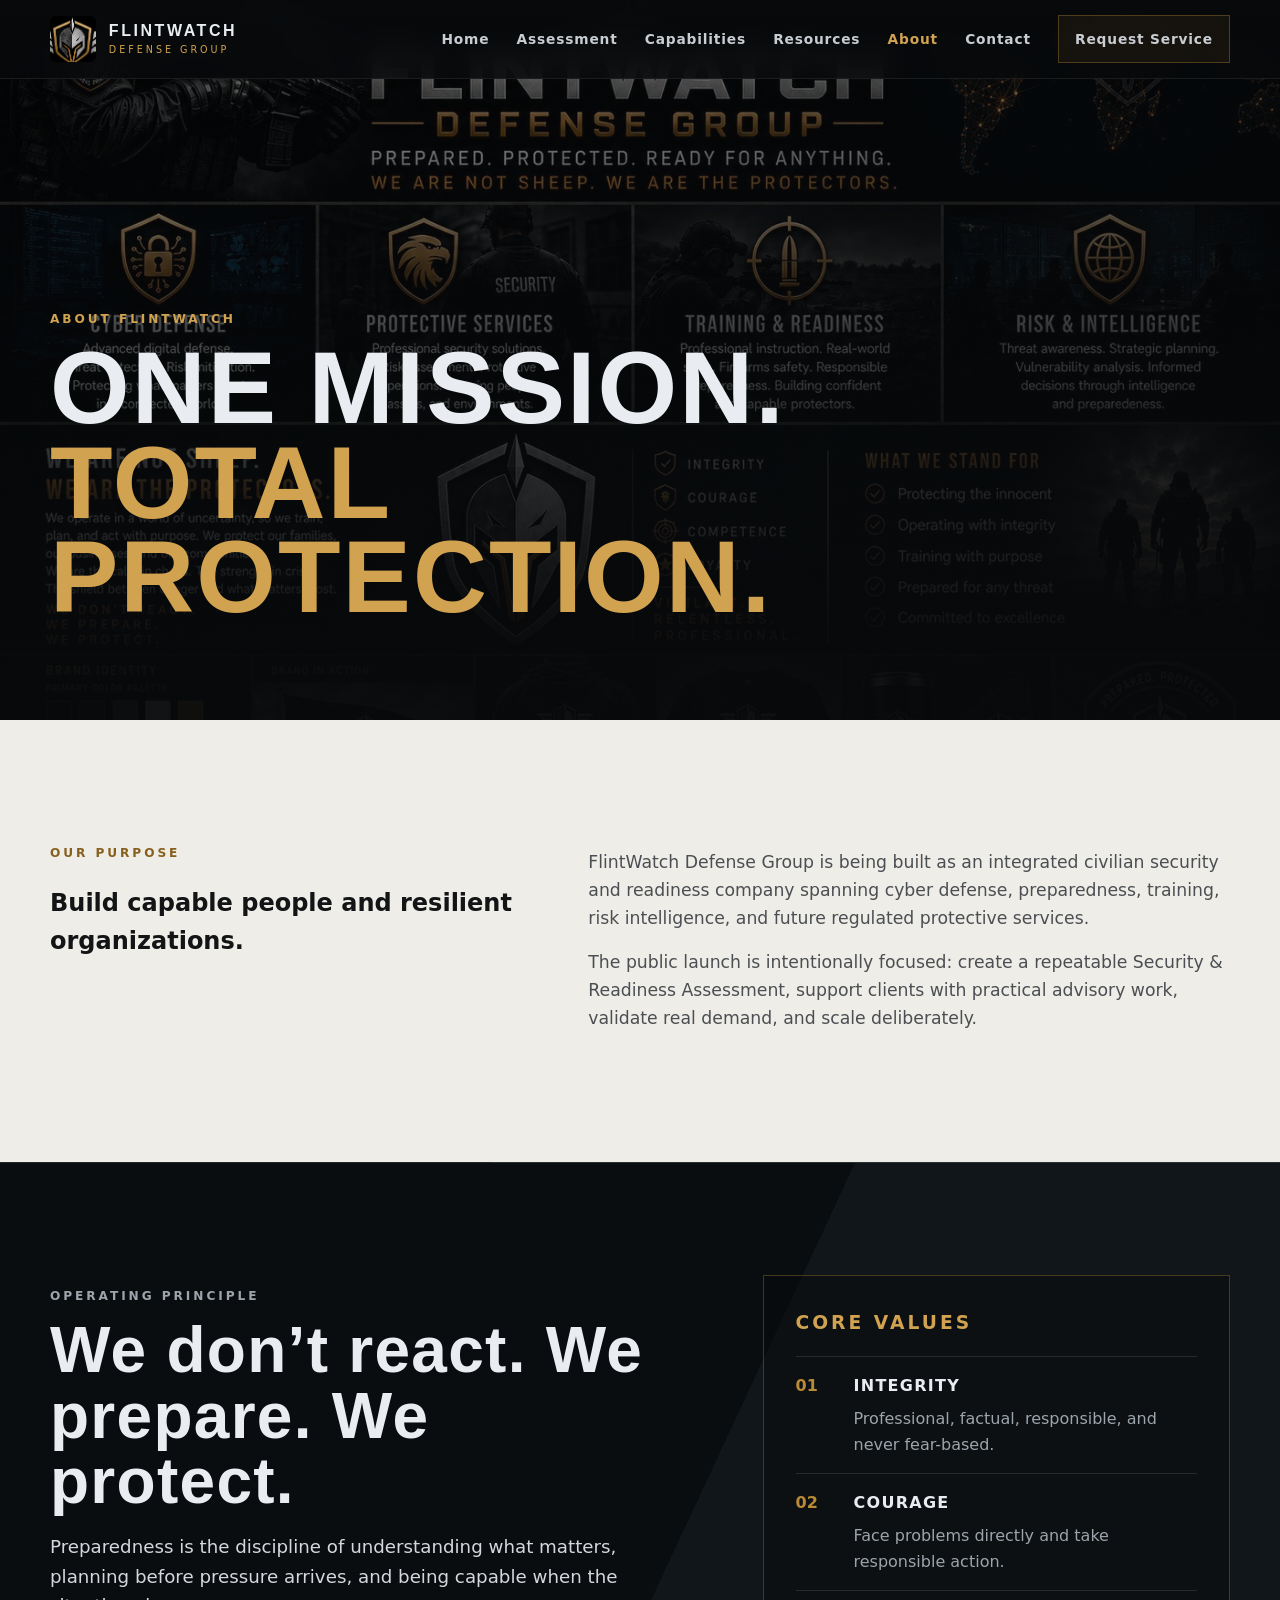
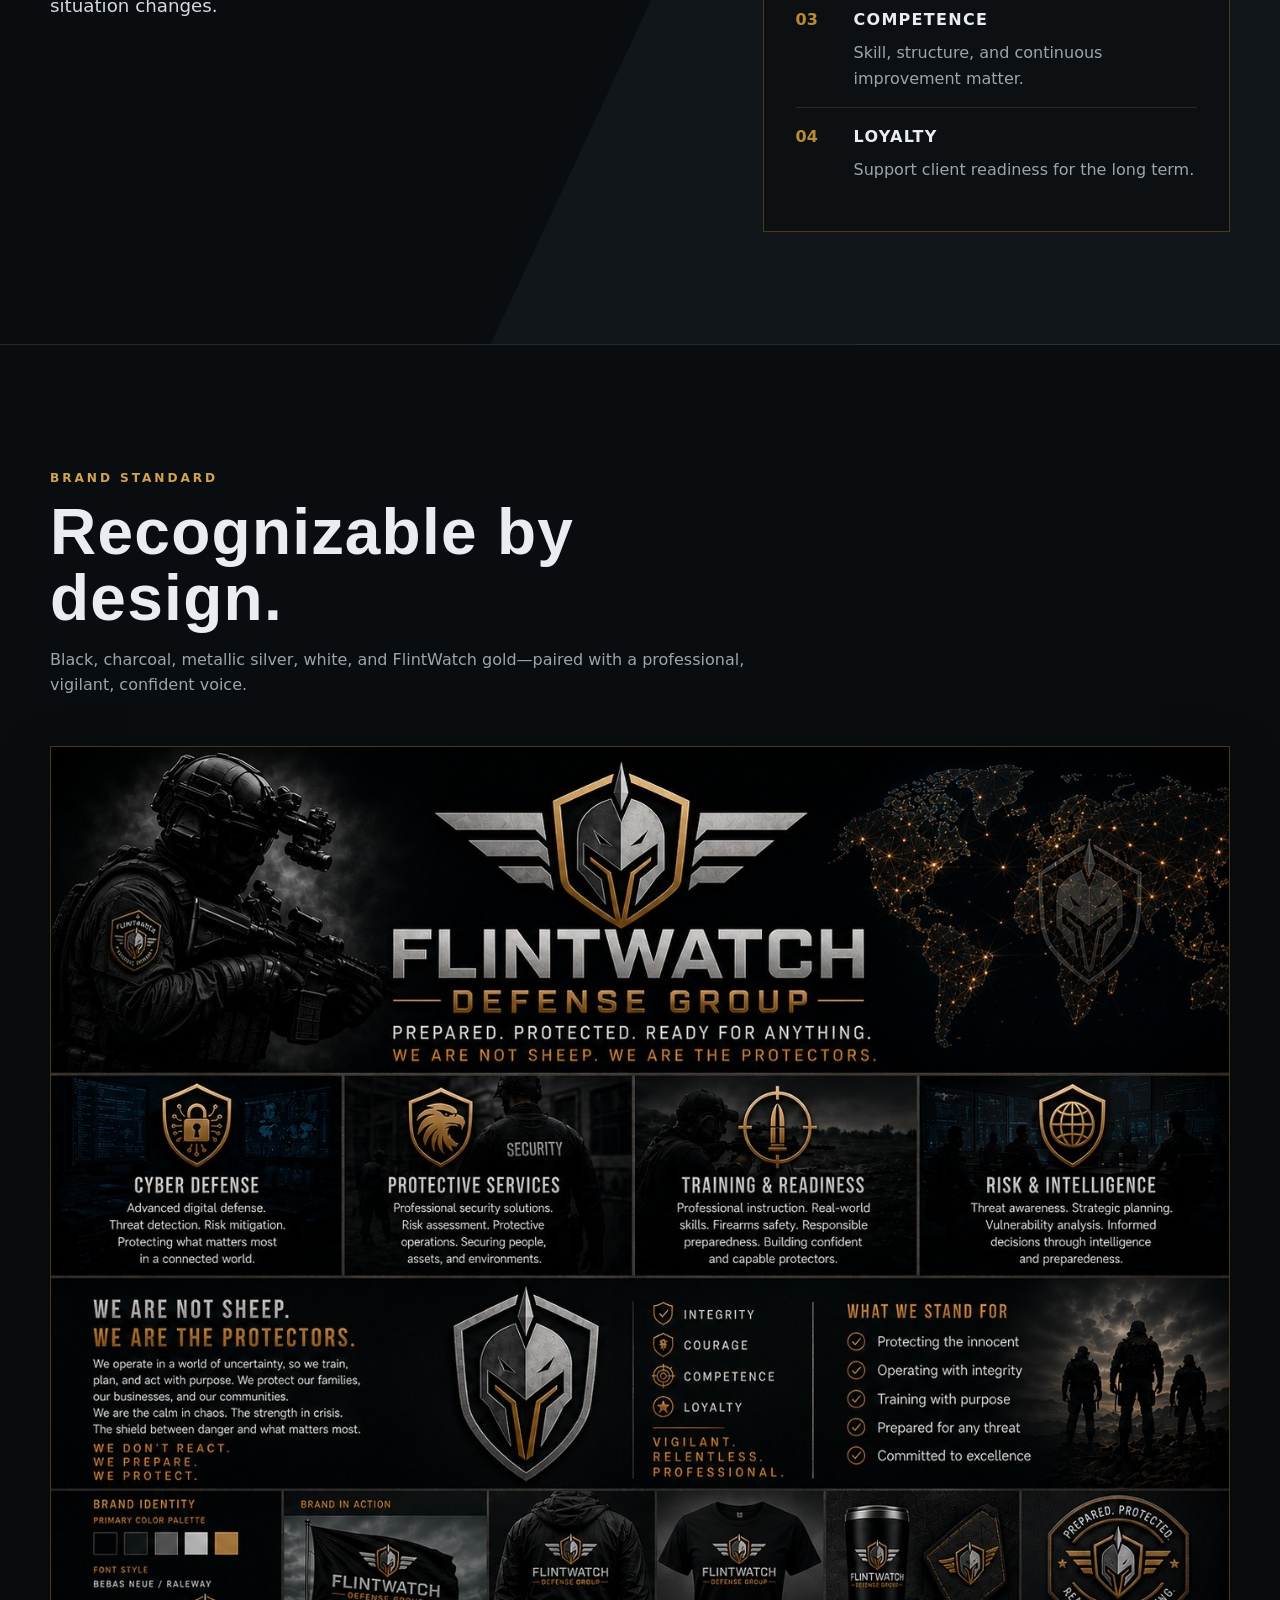
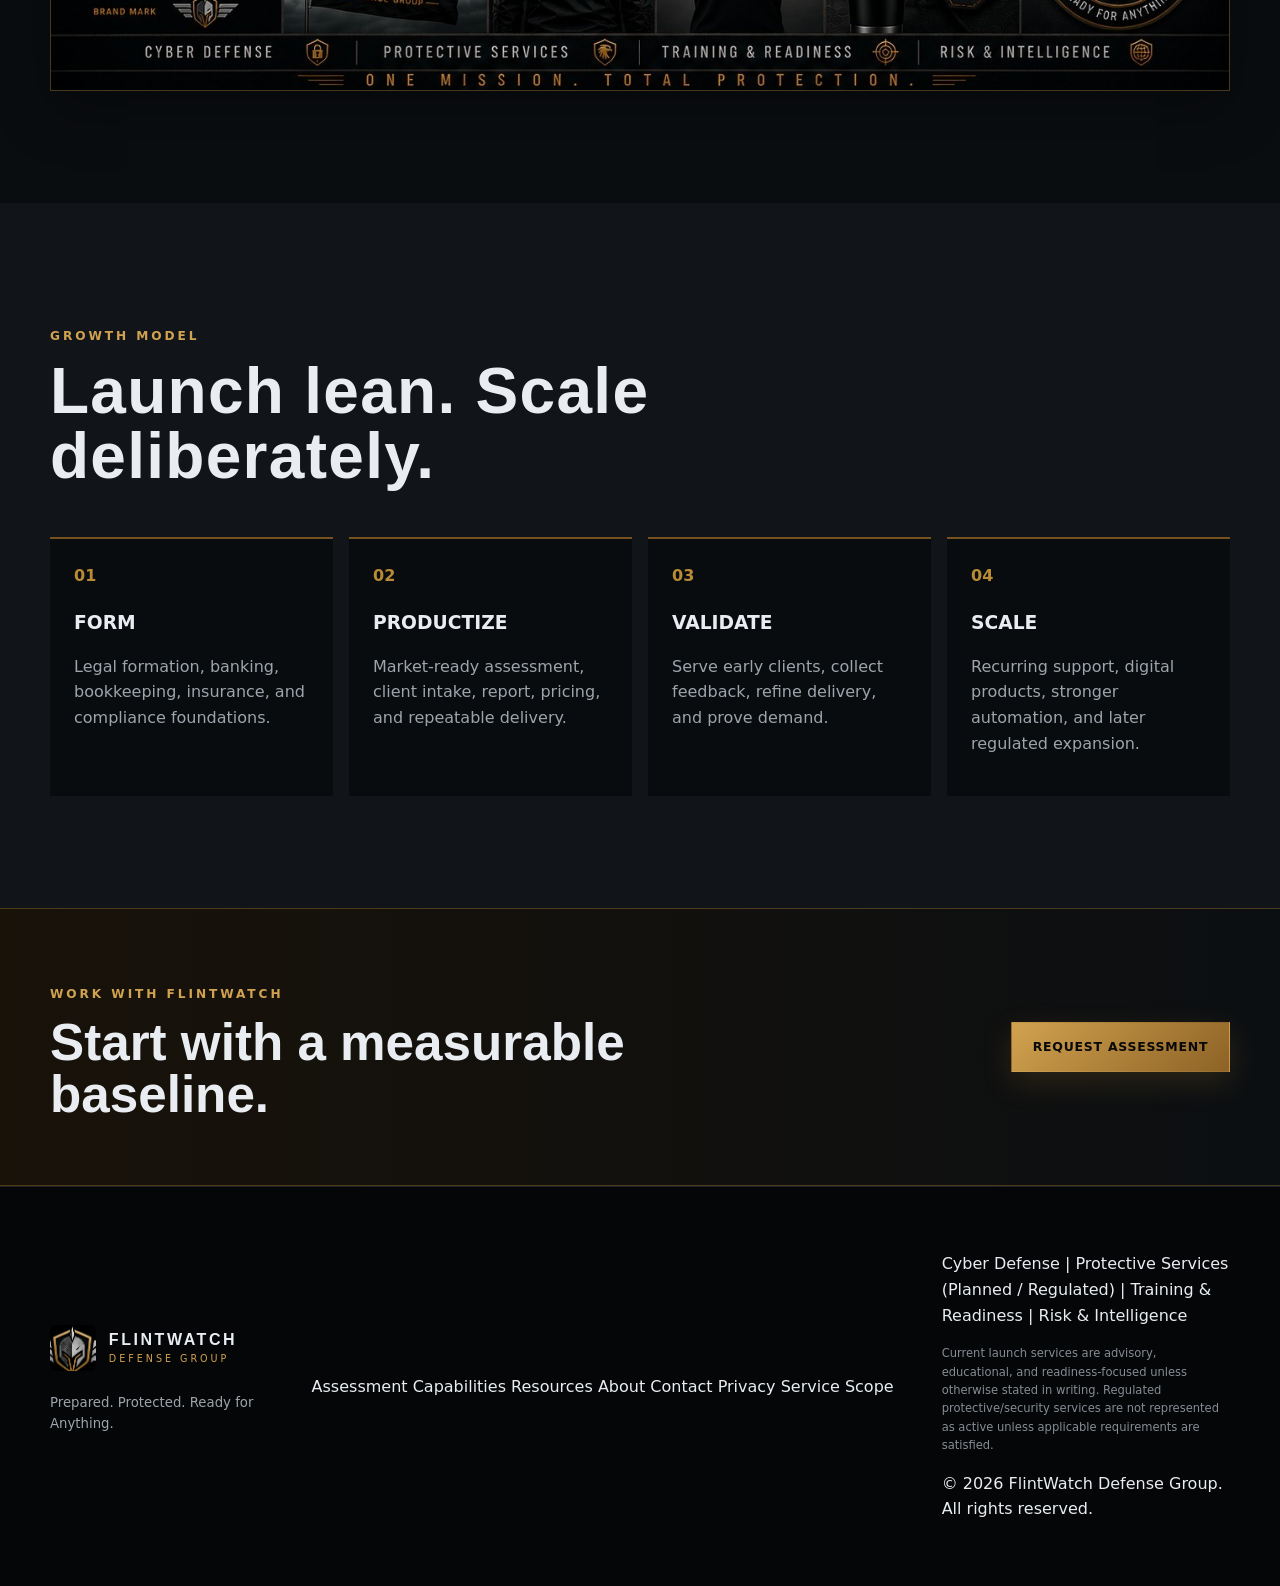
==== commit 2f4b7b05: "Add guided client intake without overwriting current site" ====
--- a/about.html
+++ b/about.html
@@ -28,7 +28,7 @@
     </button>
     <nav class="site-nav" id="site-nav" aria-label="Primary navigation">
       <a href="index.html">Home</a><a href="assessment.html">Assessment</a><a href="services.html">Capabilities</a><a href="resources.html">Resources</a><a href="about.html" class="active">About</a><a href="contact.html">Contact</a>
-      <a class="nav-cta" href="contact.html">Request an Assessment</a>
+      <a class="nav-cta" href="client-intake.html">Request Service</a>
     </nav>
   </div>
 </header>
@@ -98,7 +98,7 @@
   <section class="cta-band">
     <div class="section-shell cta-inner">
       <div><p class="eyebrow">Work With FlintWatch</p><h2>Start with a measurable baseline.</h2></div>
-      <a class="button button-primary" href="contact.html">Request Assessment</a>
+      <a class="button button-primary" href="client-intake.html">Request Assessment</a>
     </div>
   </section>
 </main>
--- a/styles.css
+++ b/styles.css
@@ -889,3 +889,256 @@
   .legal-hero h1 { font-size: 3.1rem; }
   .brand-page-hero { min-height: 520px; }
 }
+
+
+/* ===== FlintWatch Client Intake ===== */
+.intake-hero { min-height: 560px; }
+.intake-hero-pills {
+  display: flex;
+  flex-wrap: wrap;
+  gap: .55rem;
+  margin-top: 1.5rem;
+}
+.intake-hero-pills span {
+  border: 1px solid var(--line-gold);
+  background: rgba(185,139,53,.07);
+  padding: .55rem .75rem;
+  color: #d6dbe0;
+  text-transform: uppercase;
+  letter-spacing: .08em;
+  font-size: .7rem;
+  font-weight: 800;
+}
+.intake-intro {
+  padding-top: 4rem;
+  padding-bottom: 4rem;
+  background: linear-gradient(180deg,#0b0e11,#090b0d);
+  border-bottom: 1px solid var(--line);
+}
+.intake-intro-grid {
+  display: grid;
+  grid-template-columns: 1.2fr .8fr;
+  gap: 3rem;
+  align-items: start;
+}
+.intake-security-note {
+  border: 1px solid rgba(209,162,79,.42);
+  background: rgba(185,139,53,.065);
+  padding: 1.35rem;
+}
+.intake-security-note strong {
+  display: block;
+  color: var(--gold-bright);
+  letter-spacing: .12em;
+  font-size: .78rem;
+}
+.intake-security-note p { margin-bottom: 0; color: #c7ccd1; }
+.intake-section { padding-top: 4rem; }
+.intake-grid {
+  display: grid;
+  grid-template-columns: .78fr 1.22fr;
+  gap: 2.5rem;
+  align-items: start;
+}
+.intake-sidebar {
+  position: sticky;
+  top: 105px;
+}
+.intake-service-list {
+  border: 1px solid var(--line);
+  background: rgba(255,255,255,.018);
+  margin-bottom: 1.5rem;
+}
+.intake-service-list > div {
+  display: grid;
+  grid-template-columns: 42px 1fr;
+  gap: .85rem;
+  padding: 1rem;
+  border-bottom: 1px solid var(--line);
+}
+.intake-service-list > div:last-child { border-bottom: 0; }
+.intake-service-list b {
+  color: var(--gold);
+  letter-spacing: .08em;
+}
+.intake-service-list strong {
+  display: block;
+  color: #e1e5e8;
+  text-transform: uppercase;
+  font-size: .78rem;
+  letter-spacing: .06em;
+}
+.intake-service-list small {
+  display: block;
+  color: var(--muted);
+  margin-top: .18rem;
+  line-height: 1.45;
+}
+.brand-form {
+  padding: 2rem;
+  background: rgba(255,255,255,.025);
+  border: 1px solid var(--line);
+  box-shadow: var(--shadow);
+}
+.brand-form label {
+  display: grid;
+  gap: .45rem;
+  margin-bottom: 1rem;
+  color: #cbd0d5;
+  font-weight: 700;
+  font-size: .82rem;
+  letter-spacing: .03em;
+}
+.brand-form input,
+.brand-form textarea,
+.brand-form select {
+  width: 100%;
+  background: #090c0e;
+  color: var(--steel-bright);
+  border: 1px solid rgba(255,255,255,.13);
+  padding: .9rem;
+  outline: none;
+}
+.brand-form input:focus,
+.brand-form textarea:focus,
+.brand-form select:focus {
+  border-color: var(--gold);
+  box-shadow: 0 0 0 3px rgba(185,139,53,.12);
+}
+.form-section-heading {
+  display: grid;
+  grid-template-columns: 44px 1fr;
+  gap: .75rem;
+  align-items: center;
+  margin: 1.4rem 0 1rem;
+  padding-top: 1.25rem;
+  border-top: 1px solid var(--line-gold);
+}
+.form-section-heading:first-child { margin-top: 0; padding-top: 0; border-top: 0; }
+.form-section-heading > span {
+  color: var(--gold-bright);
+  font-weight: 900;
+  letter-spacing: .12em;
+}
+.form-section-heading strong {
+  display: block;
+  letter-spacing: .12em;
+  font-size: .82rem;
+}
+.form-section-heading small {
+  display: block;
+  color: var(--muted);
+  margin-top: .15rem;
+}
+.intake-checks {
+  margin: 1rem 0 1.5rem;
+  border: 1px solid var(--line);
+  padding: 1rem;
+  display: grid;
+  grid-template-columns: repeat(2,1fr);
+  gap: .7rem 1rem;
+}
+.intake-checks legend {
+  color: var(--gold-bright);
+  font-weight: 800;
+  padding: 0 .45rem;
+}
+.intake-checks legend span { color: var(--muted); font-weight: 500; font-size: .78rem; }
+.intake-checks label {
+  display: flex;
+  align-items: center;
+  gap: .55rem;
+  margin: 0;
+  font-weight: 600;
+}
+.intake-checks input { width: auto; accent-color: var(--gold-bright); }
+.consent-row {
+  grid-template-columns: 20px 1fr !important;
+  align-items: start;
+  gap: .7rem !important;
+  border: 1px solid var(--line);
+  background: rgba(255,255,255,.02);
+  padding: 1rem;
+  font-weight: 500 !important;
+}
+.consent-row input { width: auto !important; margin-top: .2rem; accent-color: var(--gold-bright); }
+.full { width: 100%; }
+.contact-line {
+  padding: .9rem 0;
+  border-top: 1px solid var(--line);
+}
+.contact-line span {
+  display: block;
+  color: var(--gold-bright);
+  font-size: .68rem;
+  font-weight: 900;
+  letter-spacing: .14em;
+}
+.contact-line a { color: #d4d9de; word-break: break-word; }
+.warning-box {
+  margin-top: 1rem;
+  border: 1px solid rgba(209,162,79,.3);
+  background: rgba(185,139,53,.05);
+  padding: 1rem;
+}
+.warning-box strong { color: var(--gold-bright); font-size: .78rem; letter-spacing: .1em; }
+.warning-box p { margin-bottom: 0; color: var(--muted); }
+.incident-warning { margin-top: 1.4rem; }
+.form-status { margin-top: 1rem; color: var(--gold-bright); }
+
+@media (max-width: 980px) {
+  .intake-intro-grid, .intake-grid { grid-template-columns: 1fr; }
+  .intake-sidebar { position: static; }
+}
+@media (max-width: 700px) {
+  .intake-checks { grid-template-columns: 1fr; }
+  .brand-form { padding: 1.25rem; }
+}
+
+/* ===== FlintWatch Client Intake ===== */
+.client-intake-page .intake-hero{ min-height: 430px; display: grid; align-items: end; }
+.client-intake-page .intake-alert-band{ border-block: 1px solid var(--line-gold); background: #0a0d0f; }
+.client-intake-page .intake-alert-grid{ display: grid; grid-template-columns: repeat(3, 1fr); }
+.client-intake-page .intake-alert-grid > div{ padding: 1rem 1.25rem; border-right: 1px solid var(--line); }
+.client-intake-page .intake-alert-grid strong, .client-intake-page .intake-alert-grid span{ display: block; }
+.client-intake-page .intake-alert-grid strong{ color: var(--gold-bright); text-transform: uppercase; letter-spacing: .08em; font-size: .75rem; }
+.client-intake-page .intake-alert-grid span{ margin-top: .25rem; color: #c5cbd0; font-size: .84rem; }
+.client-intake-page .intake-layout{ display: grid; grid-template-columns: .72fr 1.28fr; gap: 3rem; align-items: start; }
+.client-intake-page .intake-sidebar{ position: sticky; top: 100px; }
+.client-intake-page .intake-sidebar h2{ margin: .35rem 0 1rem; font-family: "Arial Narrow", "Roboto Condensed", Impact, sans-serif; font-size: clamp(2rem, 4vw, 3rem); line-height: 1; }
+.client-intake-page .intake-steps{ list-style: none; margin: 1.5rem 0 2rem; padding: 0; }
+.client-intake-page .intake-steps li{ display: grid; grid-template-columns: 48px 1fr; gap: .8rem; padding: 1rem 0; border-top: 1px solid var(--line); }
+.client-intake-page .intake-steps li:last-child{ border-bottom: 1px solid var(--line); }
+.client-intake-page .intake-steps span{ color: var(--gold); font-weight: 900; letter-spacing: .08em; }
+.client-intake-page .intake-steps strong{ text-transform: uppercase; letter-spacing: .05em; }
+.client-intake-page .intake-steps p{ margin: .25rem 0 0; color: var(--muted); font-size: .9rem; }
+.client-intake-page .intake-form{ padding: 0; background: transparent; border: 0; }
+.client-intake-page .intake-block{ padding: 2rem; margin-bottom: 1rem; background: rgba(255,255,255,.025); border: 1px solid var(--line); box-shadow: var(--shadow); }
+.client-intake-page .intake-block h2{ margin: .2rem 0 1.4rem; font-size: 1.55rem; }
+.client-intake-page .intake-kicker{ margin: 0 0 .3rem; color: var(--gold); font-weight: 900; letter-spacing: .18em; font-size: .7rem; }
+.client-intake-page .service-choice-grid{ display: grid; grid-template-columns: repeat(2, 1fr); gap: .8rem; }
+.client-intake-page .service-choice{ position: relative; display: block !important; margin: 0 !important; cursor: pointer; }
+.client-intake-page .service-choice input{ position: absolute; opacity: 0; pointer-events: none; }
+.client-intake-page .service-choice span{ display: block; min-height: 128px; padding: 1.15rem; border: 1px solid var(--line); background: #090c0e; transition: .2s ease; }
+.client-intake-page .service-choice strong, .client-intake-page .service-choice small{ display: block; }
+.client-intake-page .service-choice strong{ color: #e3e7ea; text-transform: uppercase; letter-spacing: .05em; font-size: .9rem; }
+.client-intake-page .service-choice small{ margin-top: .55rem; color: var(--muted); line-height: 1.45; }
+.client-intake-page .service-choice:hover span{ border-color: rgba(185,139,53,.65); transform: translateY(-1px); }
+.client-intake-page .service-choice input:checked + span{ border-color: var(--gold-bright); background: linear-gradient(145deg, rgba(185,139,53,.12), #090c0e); box-shadow: inset 0 0 0 1px rgba(212,160,23,.16), 0 12px 30px rgba(0,0,0,.24); }
+.client-intake-page .service-choice input:focus-visible + span{ outline: 2px solid var(--gold-bright); outline-offset: 2px; }
+.client-intake-page .intake-actions, .client-intake-page .intake-review-actions{ display: flex; flex-wrap: wrap; gap: .8rem; align-items: center; margin-top: 1.25rem; }
+.client-intake-page .text-action{ border: 0; background: transparent; color: #aeb5bb; cursor: pointer; text-decoration: underline; text-underline-offset: 3px; }
+.client-intake-page .intake-review-section{ background: linear-gradient(180deg, #101519, #07090b); border-top: 1px solid var(--line-gold); }
+.client-intake-page .intake-review-card{ border: 1px solid var(--line-gold); background: rgba(7,9,11,.74); padding: 1.5rem; box-shadow: var(--shadow); }
+.client-intake-page .intake-review-card pre{ white-space: pre-wrap; word-break: break-word; margin: 0; padding: 1.25rem; background: #050708; border: 1px solid var(--line); color: #d9dee2; font: 500 .9rem/1.6 ui-monospace, SFMono-Regular, Menlo, Consolas, monospace; }
+
+@media (max-width: 900px) {
+  .client-intake-page .intake-alert-grid{ grid-template-columns: 1fr; }
+  .client-intake-page .intake-alert-grid > div{ border-right: 0; border-bottom: 1px solid var(--line); }
+  .client-intake-page .intake-layout{ grid-template-columns: 1fr; }
+  .client-intake-page .intake-sidebar{ position: static; }
+}
+@media (max-width: 650px) {
+  .client-intake-page .service-choice-grid{ grid-template-columns: 1fr; }
+  .client-intake-page .intake-block{ padding: 1.2rem; }
+}
